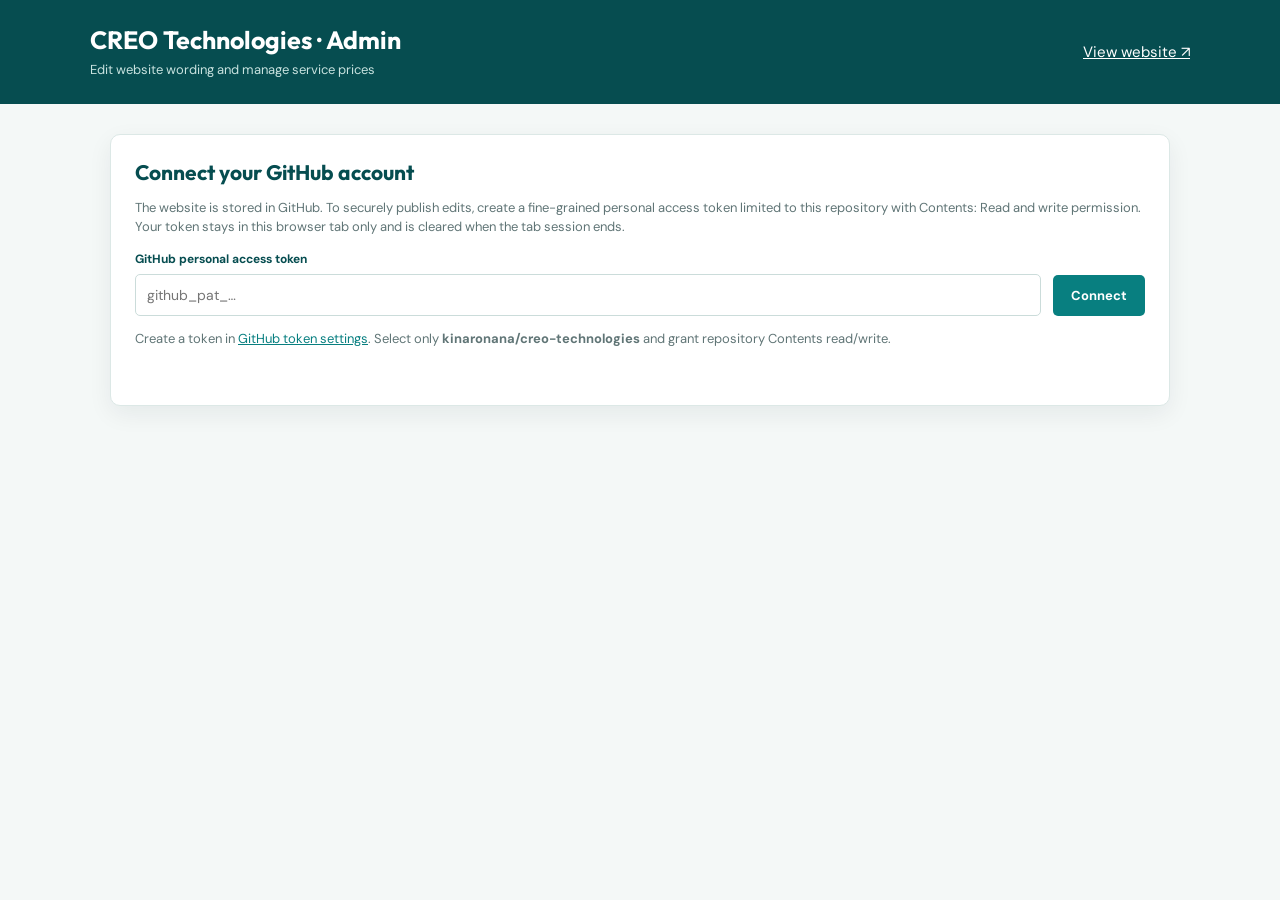
==== admin.html @ 1300c187 "Add website admin editor and service pricing controls" ====
<!doctype html>
<html lang="en"><head><meta charset="utf-8"><meta name="viewport" content="width=device-width,initial-scale=1"><title>Creo Admin | Website Editor</title><link rel="icon" href="images/favicon.svg"><link rel="preconnect" href="https://fonts.googleapis.com"><link href="https://fonts.googleapis.com/css2?family=DM+Sans:wght@400;500;600;700&family=Outfit:wght@500;600;700;800&display=swap" rel="stylesheet"><style>
:root{--teal:#087f80;--deep:#064d50;--pink:#e98991;--ink:#173d3e;--muted:#607576;--line:#dce8e6;--bg:#f4f8f7}*{box-sizing:border-box}body{margin:0;background:var(--bg);color:var(--ink);font:15px/1.5 'DM Sans',sans-serif}header{background:var(--deep);color:#fff;padding:24px max(calc((100vw - 1100px)/2),5vw);display:flex;align-items:center;justify-content:space-between;gap:15px}header h1{font:700 25px Outfit;margin:0}header p{margin:4px 0 0;color:#c8e2df;font-size:13px}.wrap{max-width:1100px;margin:30px auto;padding:0 20px}.panel{background:#fff;border:1px solid var(--line);border-radius:10px;padding:24px;margin-bottom:20px;box-shadow:0 8px 25px #1231}.panel h2{font:700 21px Outfit;margin:0 0 8px;color:var(--deep)}.muted{color:var(--muted);font-size:13px}.row{display:flex;gap:12px;flex-wrap:wrap;align-items:end}.field{display:grid;gap:6px;flex:1;min-width:210px}.field label,.edit-field label{font-size:12px;font-weight:700;color:var(--deep)}input,select,textarea{font:14px 'DM Sans';border:1px solid #cbdcda;border-radius:5px;padding:11px;width:100%;background:white;color:var(--ink)}button,.button{border:0;border-radius:5px;background:var(--teal);color:#fff;padding:12px 18px;font:700 13px 'DM Sans';cursor:pointer}button:hover{background:var(--deep)}button.secondary{background:#eaf3f2;color:var(--deep)}button:disabled{opacity:.55;cursor:wait}.hidden{display:none!important}.status{font-size:13px;margin-top:10px;min-height:20px}.status.error{color:#a22}.status.ok{color:#087f60}.tabs{display:flex;gap:8px;flex-wrap:wrap;margin:20px 0}.tabs button{background:#e3efed;color:var(--deep)}.tabs button.active{background:var(--deep);color:#fff}.edit-list{display:grid;gap:13px;margin-top:18px}.edit-field{display:grid;gap:5px;padding-bottom:12px;border-bottom:1px solid #edf2f1}.edit-field textarea{min-height:58px;resize:vertical}.edit-field small{color:var(--muted);font-size:11px}.price-grid{display:grid;grid-template-columns:repeat(2,1fr);gap:15px}.price-card{border:1px solid var(--line);border-radius:8px;padding:17px}.price-card h3{font:700 17px Outfit;margin:0 0 12px}.price-card .row{align-items:start}.price-card .field{min-width:120px}.price-card .field.note{min-width:100%;}.top-actions{display:flex;gap:10px;flex-wrap:wrap;margin-top:18px}.notice{background:#fff6e9;border-left:4px solid var(--pink);padding:14px;font-size:13px;color:#624b45;margin-top:14px}a{color:var(--teal)}@media(max-width:650px){.price-grid{grid-template-columns:1fr}header{align-items:flex-start;flex-direction:column}.panel{padding:17px}.wrap{padding:0 12px}}
</style></head><body><header><div><h1>CREO Technologies · Admin</h1><p>Edit website wording and manage service prices</p></div><a href="index.html" style="color:#fff">View website ↗</a></header><main class="wrap">
<section class="panel" id="login-panel"><h2>Connect your GitHub account</h2><p class="muted">The website is stored in GitHub. To securely publish edits, create a fine-grained personal access token limited to this repository with Contents: Read and write permission. Your token stays in this browser tab only and is cleared when the tab session ends.</p><div class="row"><div class="field"><label for="token">GitHub personal access token</label><input id="token" type="password" autocomplete="off" placeholder="github_pat_…"></div><button id="connect">Connect</button></div><p class="muted">Create a token in <a href="https://github.com/settings/personal-access-tokens/new" target="_blank" rel="noopener">GitHub token settings</a>. Select only <b>kinaronana/creo-technologies</b> and grant repository Contents read/write.</p><div id="login-status" class="status" role="status"></div></section>
<div id="workspace" class="hidden">
<section class="panel"><div class="row" style="justify-content:space-between"><div><h2>Website wording editor</h2><p class="muted">Choose a page, then edit any text shown on that page. Save publishes the changes to the live site after your hosting platform rebuilds it.</p></div><button class="secondary" id="disconnect">Disconnect</button></div><div class="tabs" id="page-tabs"></div><div id="page-editor"><p class="muted">Select a page to load its wording.</p></div><div class="top-actions"><button id="save-page">Save wording to website</button><span class="status" id="page-status" role="status"></span></div></section>
<section class="panel"><h2>Service pricing</h2><p class="muted">Set a price for each service. Leave the amount empty to display the note instead (for example, “Contact us for pricing” or “Request a quote”). Prices appear on the homepage service cards and each service page.</p><div class="price-grid" id="price-editor"></div><div class="top-actions"><button id="save-prices">Save service prices</button><span class="status" id="price-status" role="status"></span></div></section>
<div class="notice"><b>Security note:</b> This admin page does not contain a password or embedded GitHub secret. Anyone who wants to publish changes must supply their own authorized repository token. Do not share your token. Revoke it in GitHub settings if it is ever exposed.</div>
</div></main><script src="js/admin.js"></script></body></html>
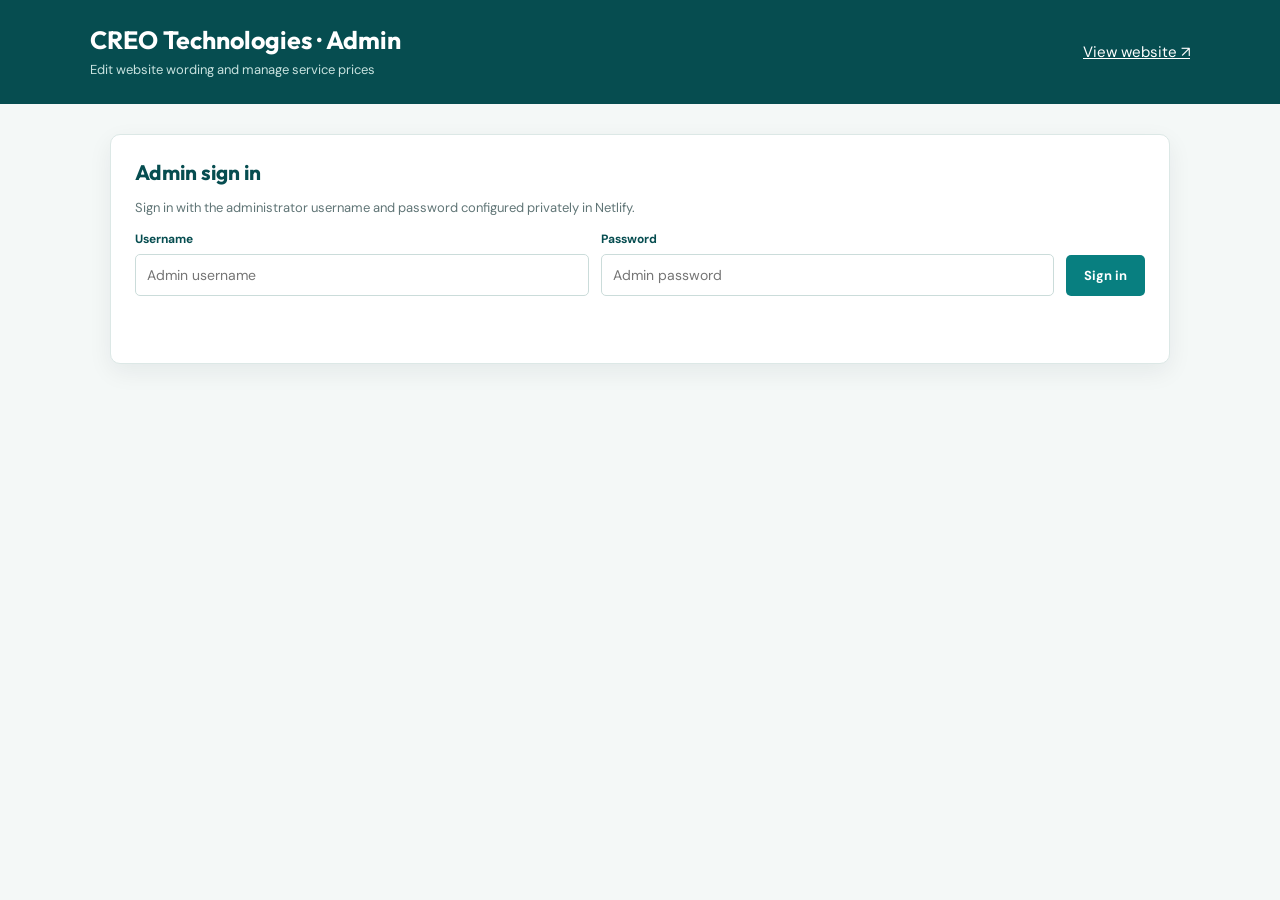
==== commit ee0d5af6: "Replace token login with secure admin sign-in" ====
--- a/admin.html
+++ b/admin.html
@@ -1,10 +1,10 @@
 <!doctype html>
 <html lang="en"><head><meta charset="utf-8"><meta name="viewport" content="width=device-width,initial-scale=1"><title>Creo Admin | Website Editor</title><link rel="icon" href="images/favicon.svg"><link rel="preconnect" href="https://fonts.googleapis.com"><link href="https://fonts.googleapis.com/css2?family=DM+Sans:wght@400;500;600;700&family=Outfit:wght@500;600;700;800&display=swap" rel="stylesheet"><style>
-:root{--teal:#087f80;--deep:#064d50;--pink:#e98991;--ink:#173d3e;--muted:#607576;--line:#dce8e6;--bg:#f4f8f7}*{box-sizing:border-box}body{margin:0;background:var(--bg);color:var(--ink);font:15px/1.5 'DM Sans',sans-serif}header{background:var(--deep);color:#fff;padding:24px max(calc((100vw - 1100px)/2),5vw);display:flex;align-items:center;justify-content:space-between;gap:15px}header h1{font:700 25px Outfit;margin:0}header p{margin:4px 0 0;color:#c8e2df;font-size:13px}.wrap{max-width:1100px;margin:30px auto;padding:0 20px}.panel{background:#fff;border:1px solid var(--line);border-radius:10px;padding:24px;margin-bottom:20px;box-shadow:0 8px 25px #1231}.panel h2{font:700 21px Outfit;margin:0 0 8px;color:var(--deep)}.muted{color:var(--muted);font-size:13px}.row{display:flex;gap:12px;flex-wrap:wrap;align-items:end}.field{display:grid;gap:6px;flex:1;min-width:210px}.field label,.edit-field label{font-size:12px;font-weight:700;color:var(--deep)}input,select,textarea{font:14px 'DM Sans';border:1px solid #cbdcda;border-radius:5px;padding:11px;width:100%;background:white;color:var(--ink)}button,.button{border:0;border-radius:5px;background:var(--teal);color:#fff;padding:12px 18px;font:700 13px 'DM Sans';cursor:pointer}button:hover{background:var(--deep)}button.secondary{background:#eaf3f2;color:var(--deep)}button:disabled{opacity:.55;cursor:wait}.hidden{display:none!important}.status{font-size:13px;margin-top:10px;min-height:20px}.status.error{color:#a22}.status.ok{color:#087f60}.tabs{display:flex;gap:8px;flex-wrap:wrap;margin:20px 0}.tabs button{background:#e3efed;color:var(--deep)}.tabs button.active{background:var(--deep);color:#fff}.edit-list{display:grid;gap:13px;margin-top:18px}.edit-field{display:grid;gap:5px;padding-bottom:12px;border-bottom:1px solid #edf2f1}.edit-field textarea{min-height:58px;resize:vertical}.edit-field small{color:var(--muted);font-size:11px}.price-grid{display:grid;grid-template-columns:repeat(2,1fr);gap:15px}.price-card{border:1px solid var(--line);border-radius:8px;padding:17px}.price-card h3{font:700 17px Outfit;margin:0 0 12px}.price-card .row{align-items:start}.price-card .field{min-width:120px}.price-card .field.note{min-width:100%;}.top-actions{display:flex;gap:10px;flex-wrap:wrap;margin-top:18px}.notice{background:#fff6e9;border-left:4px solid var(--pink);padding:14px;font-size:13px;color:#624b45;margin-top:14px}a{color:var(--teal)}@media(max-width:650px){.price-grid{grid-template-columns:1fr}header{align-items:flex-start;flex-direction:column}.panel{padding:17px}.wrap{padding:0 12px}}
+:root{--teal:#087f80;--deep:#064d50;--pink:#e98991;--ink:#173d3e;--muted:#607576;--line:#dce8e6;--bg:#f4f8f7}*{box-sizing:border-box}body{margin:0;background:var(--bg);color:var(--ink);font:15px/1.5 'DM Sans',sans-serif}header{background:var(--deep);color:#fff;padding:24px max(calc((100vw - 1100px)/2),5vw);display:flex;align-items:center;justify-content:space-between;gap:15px}header h1{font:700 25px Outfit;margin:0}header p{margin:4px 0 0;color:#c8e2df;font-size:13px}.wrap{max-width:1100px;margin:30px auto;padding:0 20px}.panel{background:#fff;border:1px solid var(--line);border-radius:10px;padding:24px;margin-bottom:20px;box-shadow:0 8px 25px #1231}.panel h2{font:700 21px Outfit;margin:0 0 8px;color:var(--deep)}.muted{color:var(--muted);font-size:13px}.row{display:flex;gap:12px;flex-wrap:wrap;align-items:end}.field{display:grid;gap:6px;flex:1;min-width:210px}.field label,.edit-field label{font-size:12px;font-weight:700;color:var(--deep)}input,select,textarea{font:14px 'DM Sans';border:1px solid #cbdcda;border-radius:5px;padding:11px;width:100%;background:white;color:var(--ink)}button,.button{border:0;border-radius:5px;background:var(--teal);color:#fff;padding:12px 18px;font:700 13px 'DM Sans';cursor:pointer}button:hover{background:var(--deep)}button.secondary{background:#eaf3f2;color:var(--deep)}button:disabled{opacity:.55;cursor:wait}.hidden{display:none!important}.status{font-size:13px;margin-top:10px;min-height:20px}.status.error{color:#a22}.status.ok{color:#087f60}.tabs{display:flex;gap:8px;flex-wrap:wrap;margin:20px 0}.tabs button{background:#e3efed;color:var(--deep)}.tabs button.active{background:var(--deep);color:#fff}.edit-field{display:grid;gap:5px;padding-bottom:12px;border-bottom:1px solid #edf2f1;margin-top:10px}.edit-field textarea{min-height:58px;resize:vertical}.price-grid{display:grid;grid-template-columns:repeat(2,1fr);gap:15px}.price-card{border:1px solid var(--line);border-radius:8px;padding:17px}.price-card h3{font:700 17px Outfit;margin:0 0 12px}.price-card .row{align-items:start}.price-card .field{min-width:120px}.price-card .field.note{min-width:100%}.top-actions{display:flex;gap:10px;flex-wrap:wrap;margin-top:18px}.notice{background:#fff6e9;border-left:4px solid var(--pink);padding:14px;font-size:13px;color:#624b45;margin-top:14px}a{color:var(--teal)}@media(max-width:650px){.price-grid{grid-template-columns:1fr}header{align-items:flex-start;flex-direction:column}.panel{padding:17px}.wrap{padding:0 12px}}
 </style></head><body><header><div><h1>CREO Technologies · Admin</h1><p>Edit website wording and manage service prices</p></div><a href="index.html" style="color:#fff">View website ↗</a></header><main class="wrap">
-<section class="panel" id="login-panel"><h2>Connect your GitHub account</h2><p class="muted">The website is stored in GitHub. To securely publish edits, create a fine-grained personal access token limited to this repository with Contents: Read and write permission. Your token stays in this browser tab only and is cleared when the tab session ends.</p><div class="row"><div class="field"><label for="token">GitHub personal access token</label><input id="token" type="password" autocomplete="off" placeholder="github_pat_…"></div><button id="connect">Connect</button></div><p class="muted">Create a token in <a href="https://github.com/settings/personal-access-tokens/new" target="_blank" rel="noopener">GitHub token settings</a>. Select only <b>kinaronana/creo-technologies</b> and grant repository Contents read/write.</p><div id="login-status" class="status" role="status"></div></section>
+<section class="panel" id="login-panel"><h2>Admin sign in</h2><p class="muted">Sign in with the administrator username and password configured privately in Netlify.</p><div class="row"><div class="field"><label for="username">Username</label><input id="username" autocomplete="username" placeholder="Admin username"></div><div class="field"><label for="password">Password</label><input id="password" type="password" autocomplete="current-password" placeholder="Admin password"></div><button id="login-button">Sign in</button></div><p id="login-status" class="status" role="status"></p></section>
 <div id="workspace" class="hidden">
-<section class="panel"><div class="row" style="justify-content:space-between"><div><h2>Website wording editor</h2><p class="muted">Choose a page, then edit any text shown on that page. Save publishes the changes to the live site after your hosting platform rebuilds it.</p></div><button class="secondary" id="disconnect">Disconnect</button></div><div class="tabs" id="page-tabs"></div><div id="page-editor"><p class="muted">Select a page to load its wording.</p></div><div class="top-actions"><button id="save-page">Save wording to website</button><span class="status" id="page-status" role="status"></span></div></section>
-<section class="panel"><h2>Service pricing</h2><p class="muted">Set a price for each service. Leave the amount empty to display the note instead (for example, “Contact us for pricing” or “Request a quote”). Prices appear on the homepage service cards and each service page.</p><div class="price-grid" id="price-editor"></div><div class="top-actions"><button id="save-prices">Save service prices</button><span class="status" id="price-status" role="status"></span></div></section>
-<div class="notice"><b>Security note:</b> This admin page does not contain a password or embedded GitHub secret. Anyone who wants to publish changes must supply their own authorized repository token. Do not share your token. Revoke it in GitHub settings if it is ever exposed.</div>
+<section class="panel"><div class="row" style="justify-content:space-between"><div><h2>Website wording editor</h2><p class="muted">Choose a page, edit its text, then save. Netlify will publish the changes after its build completes.</p></div><button class="secondary" id="logout">Sign out</button></div><div class="tabs" id="page-tabs"></div><div id="page-editor"><p class="muted">Select a page to load its wording.</p></div><div class="top-actions"><button id="save-page">Save wording to website</button><span class="status" id="page-status" role="status"></span></div></section>
+<section class="panel"><h2>Service pricing</h2><p class="muted">Set prices for each service. Leave the amount empty to show the note instead. Prices appear on homepage service cards and service pages.</p><div class="price-grid" id="price-editor"></div><div class="top-actions"><button id="save-prices">Save service prices</button><span class="status" id="price-status" role="status"></span></div></section>
+<div class="notice"><b>Security:</b> Your password and GitHub publishing token are kept in Netlify environment variables. The browser never receives the GitHub token. Admin sessions use an HttpOnly, Secure cookie and expire after 8 hours.</div>
 </div></main><script src="js/admin.js"></script></body></html>
